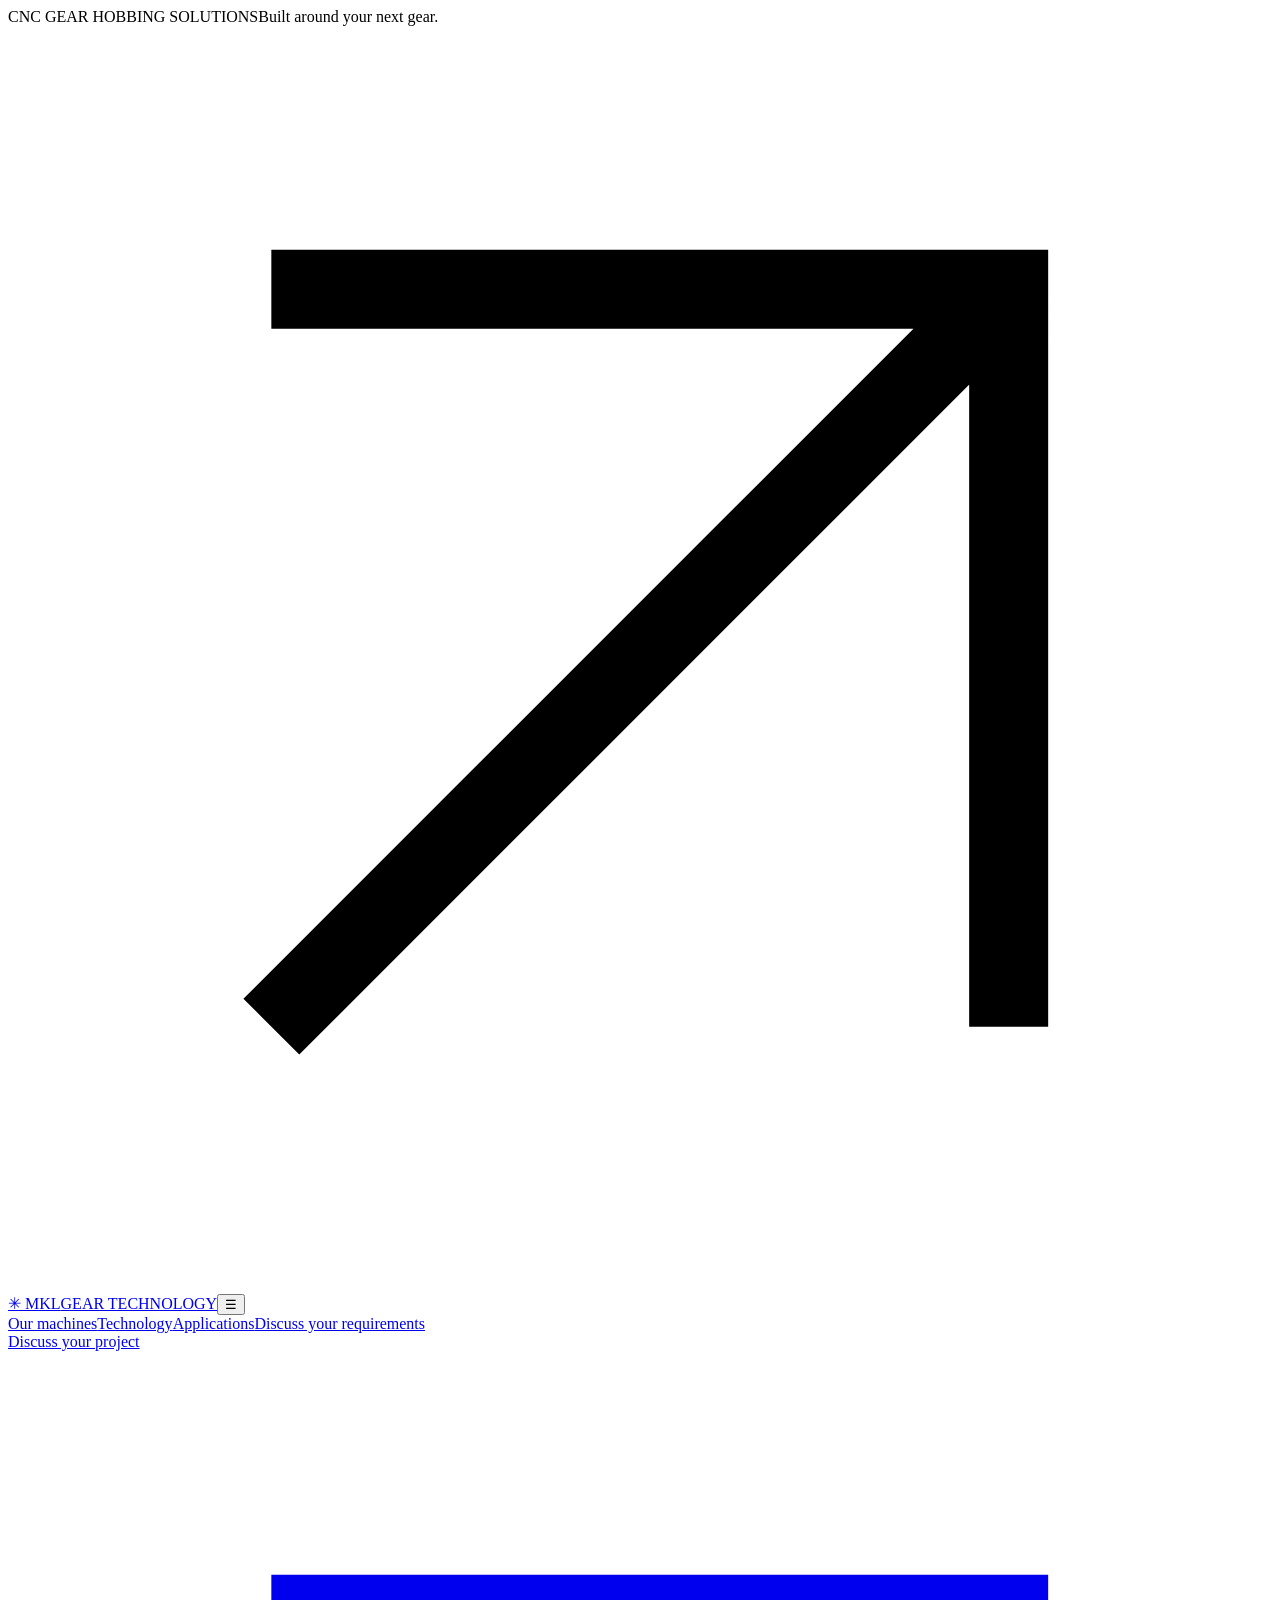
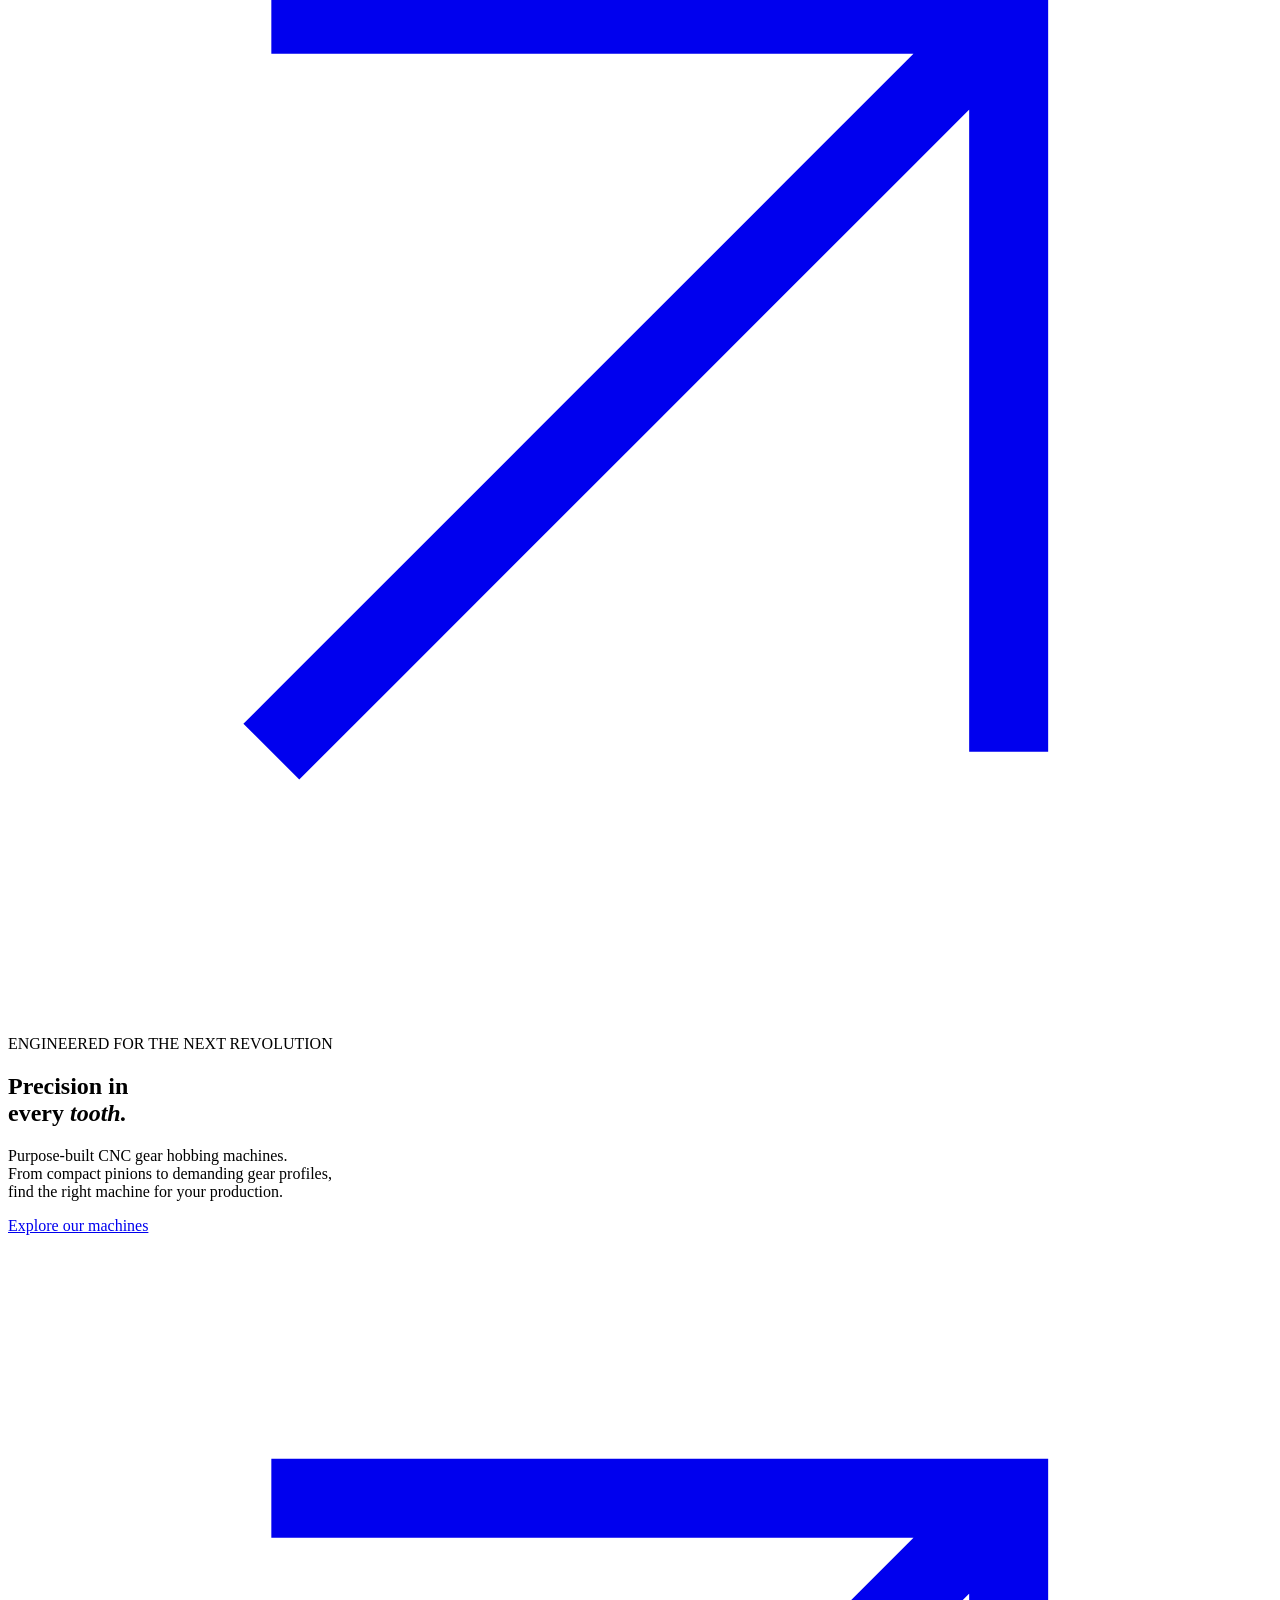
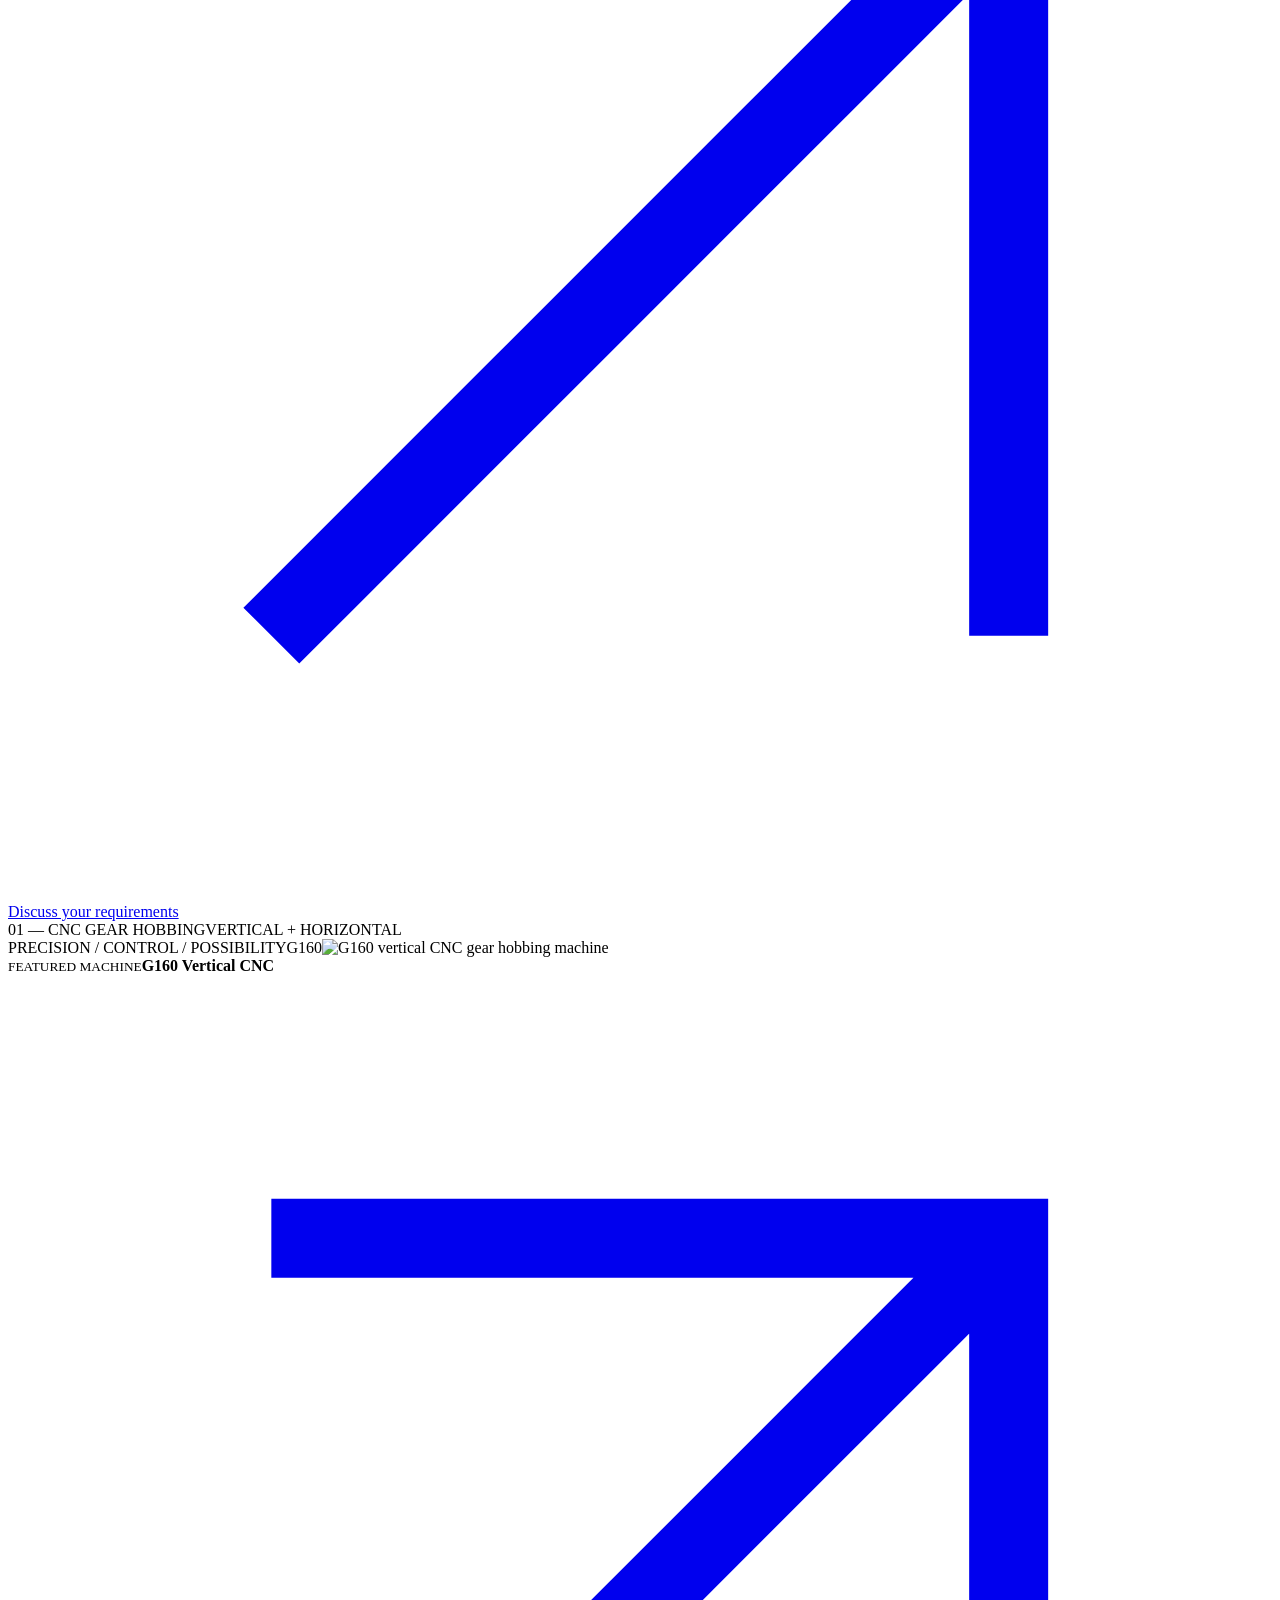
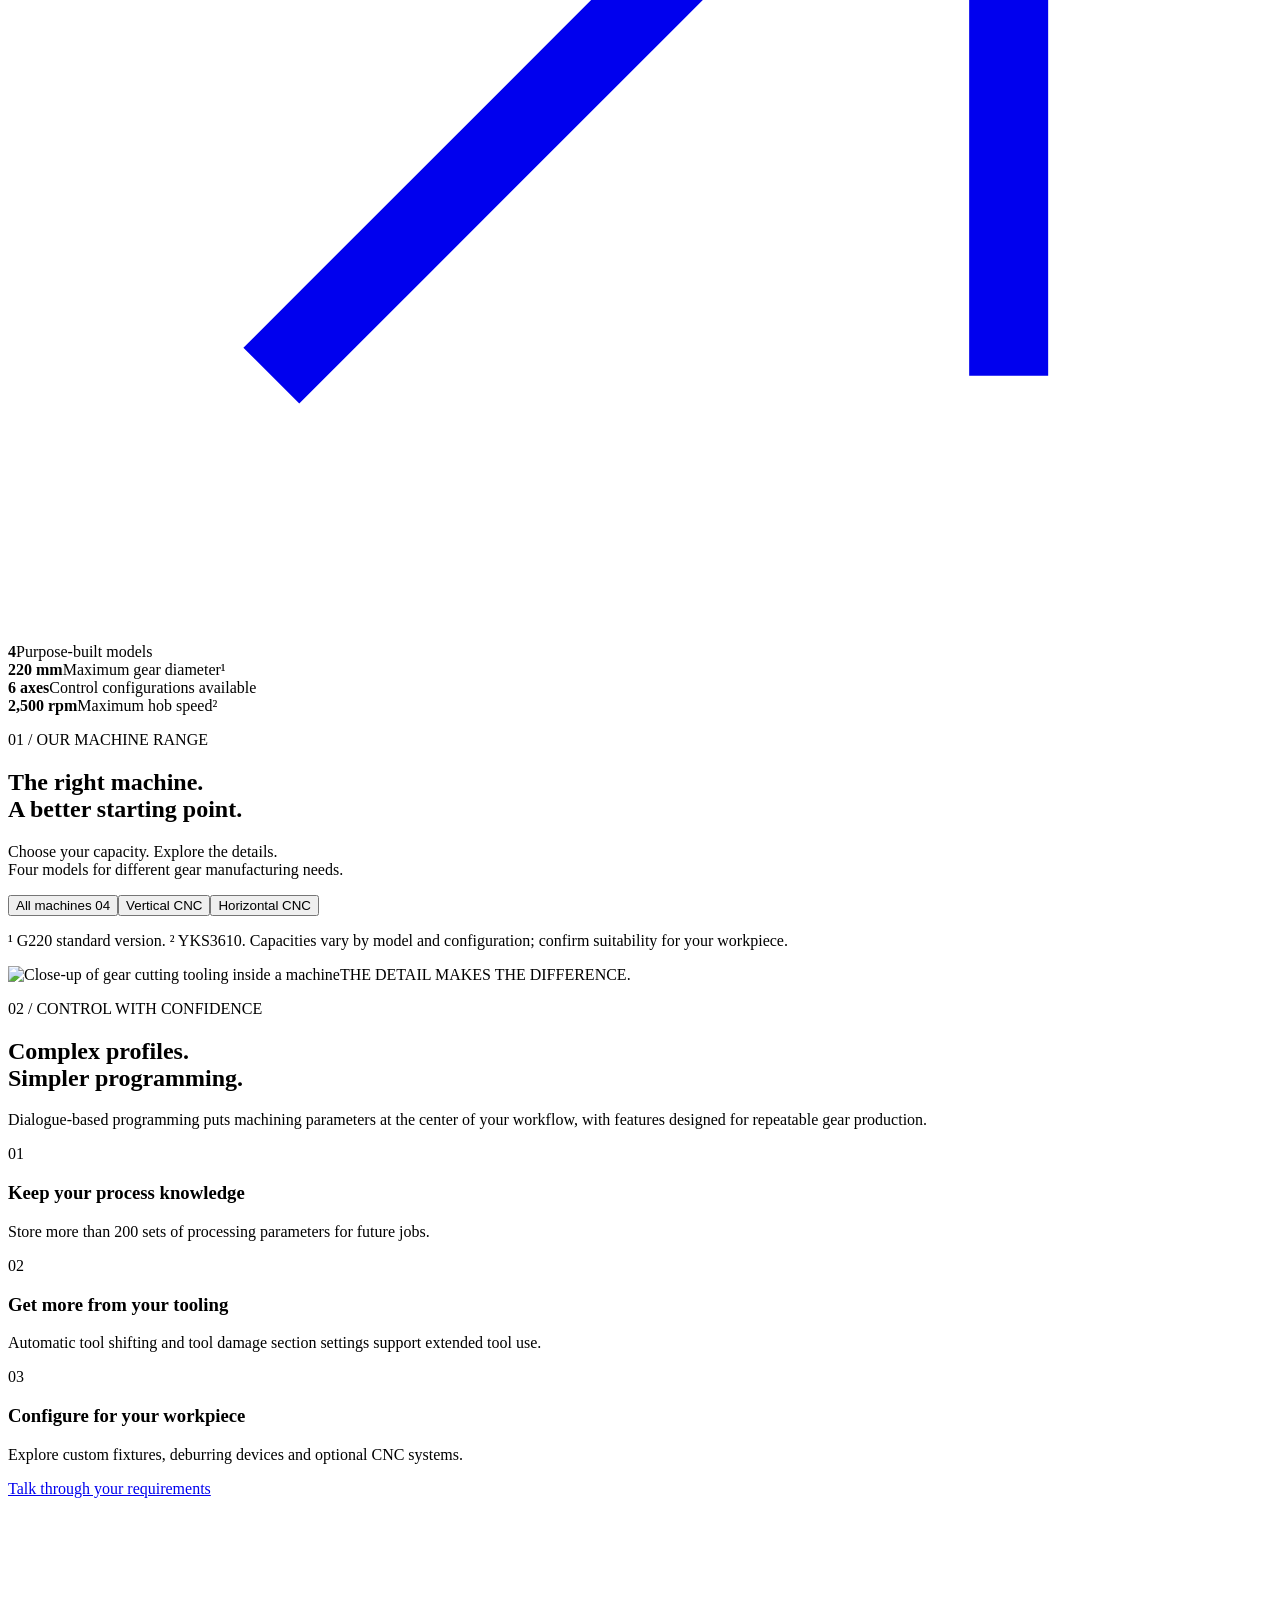
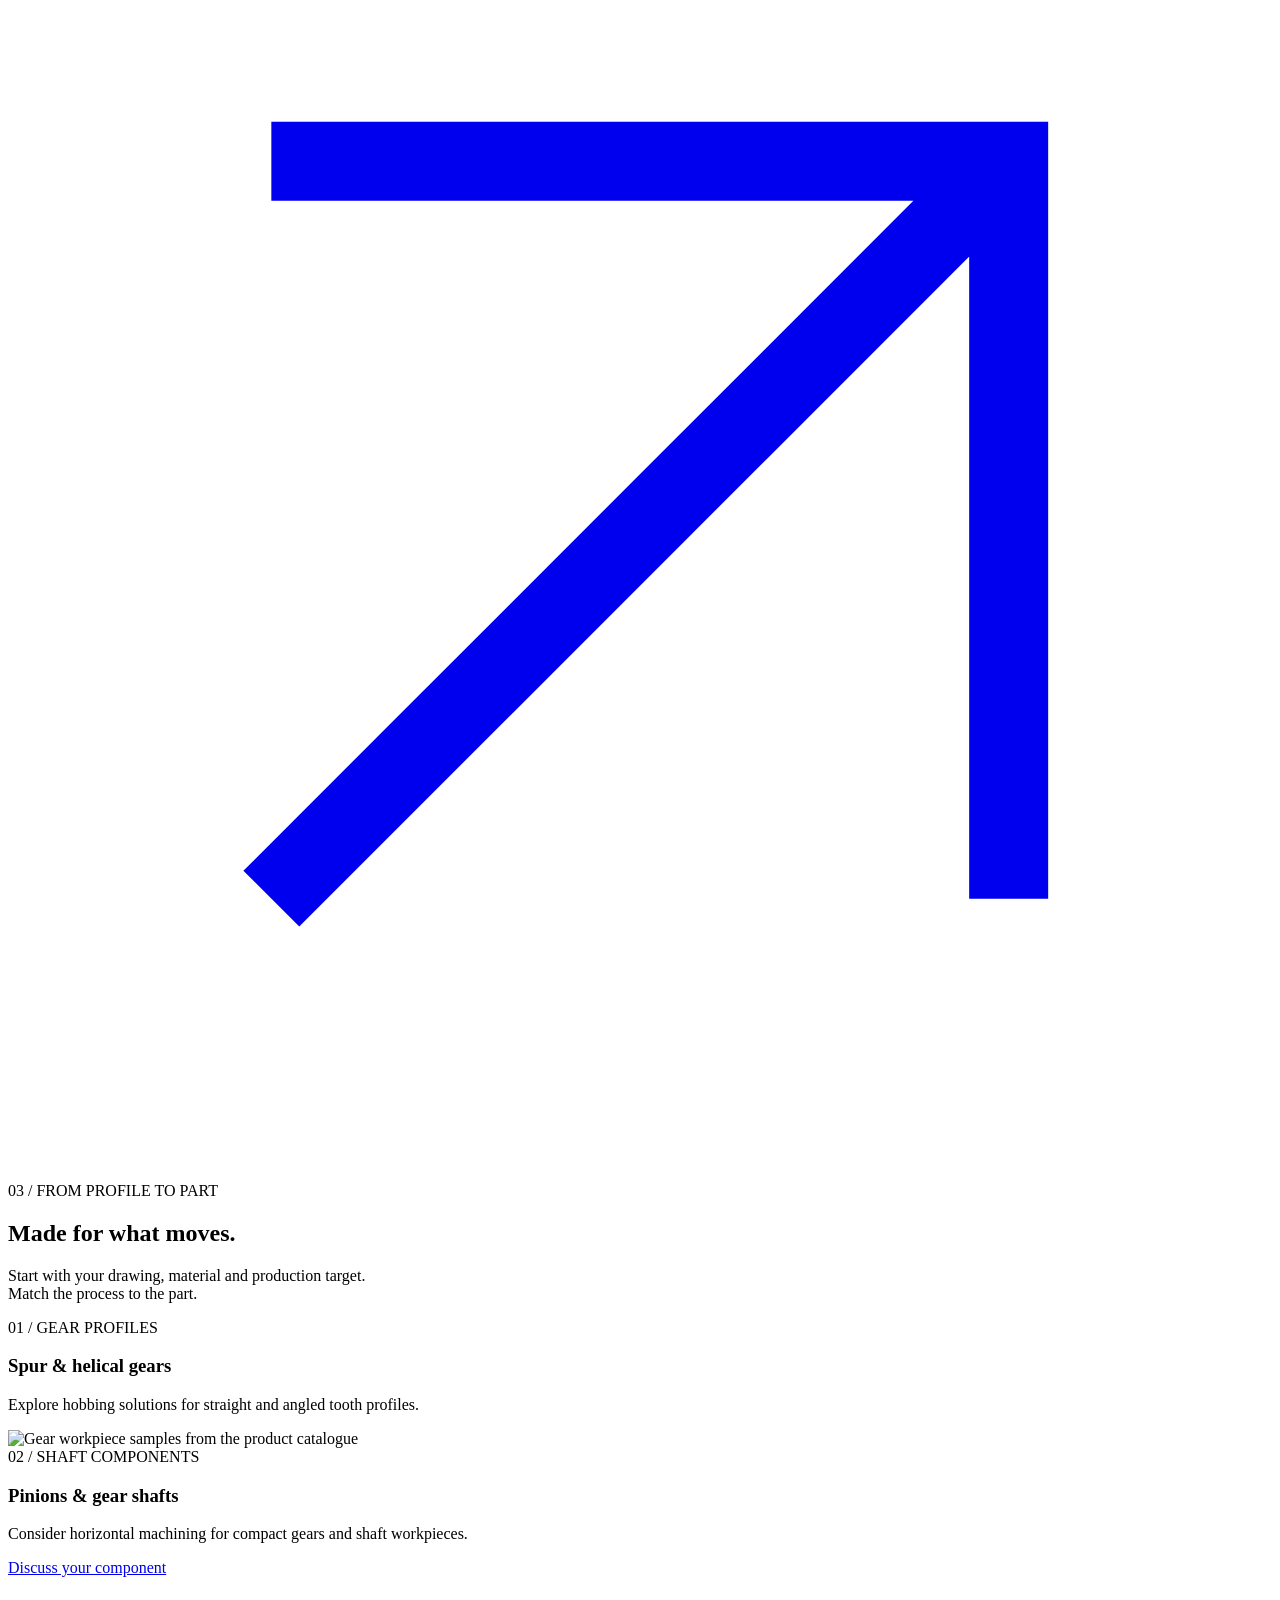
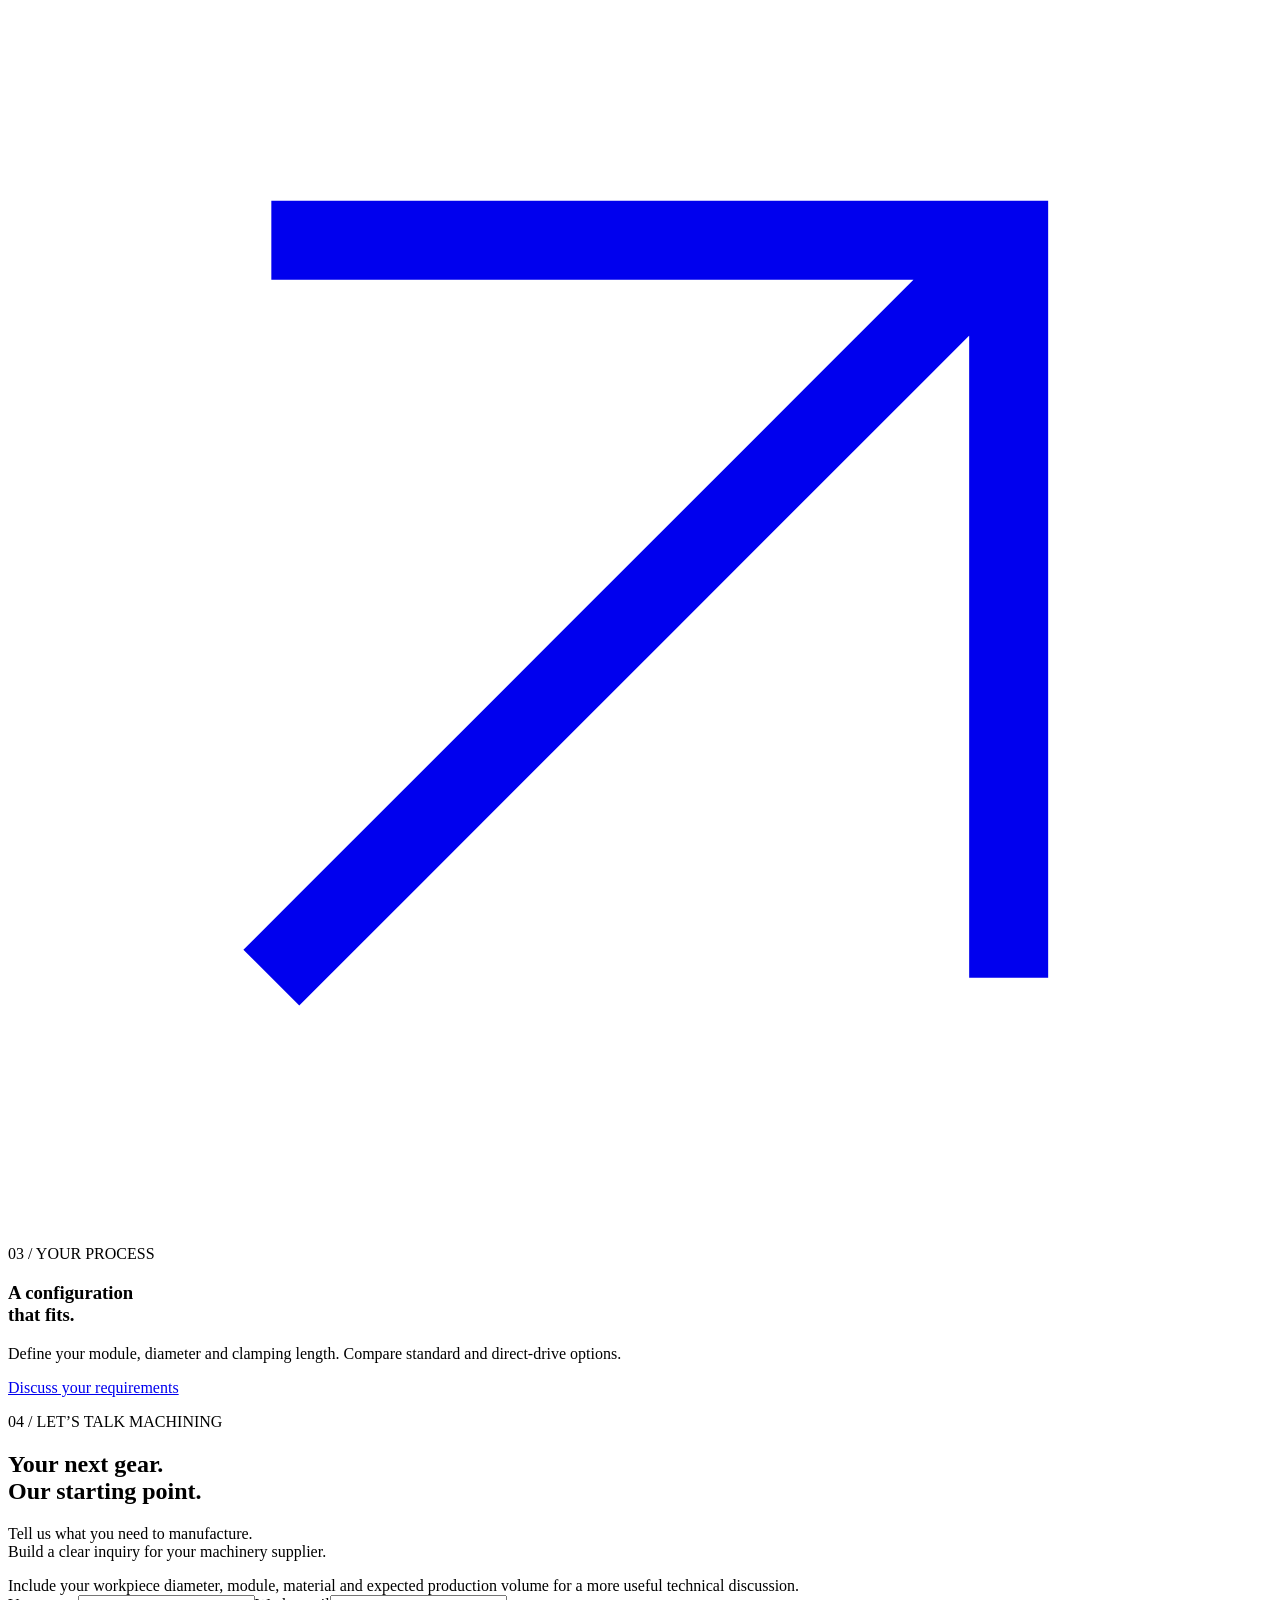
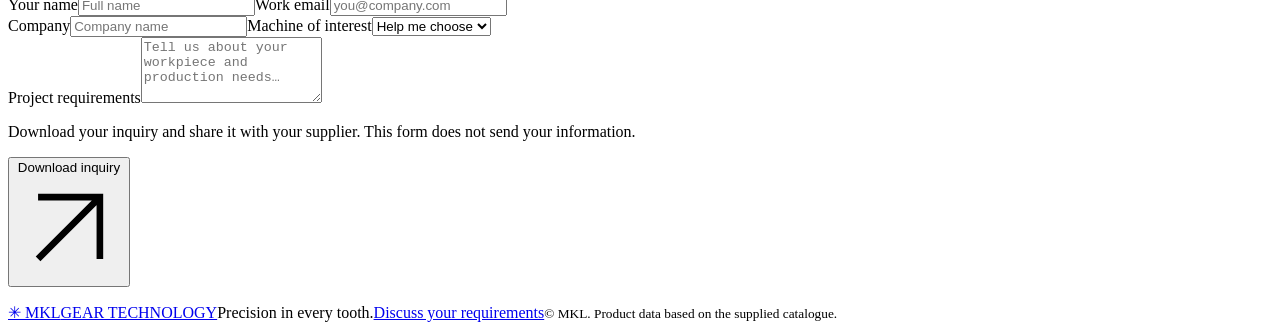
==== index.html @ 554e74d8 "Publish website preview without private catalogue" ====
<!doctype html><html lang="en"><head><meta charset="UTF-8"><meta name="viewport" content="width=device-width,initial-scale=1"><meta name="description" content="Explore MKL horizontal and vertical CNC gear hobbing machines. Compare G150, G160, G220 and YKS3610 specifications and prepare your machining inquiry."><meta name="theme-color" content="#122321"><title>MKL | Precision in Every Tooth</title>  <script type="module" crossorigin src="/preview/assets/index-CjUAjF5d.js"></script>
  <link rel="stylesheet" crossorigin href="/preview/assets/index-DjX0blaR.css">
</head><body>
<div class="topline"><span>CNC GEAR HOBBING SOLUTIONS</span><span>Built around your next gear. <span class="tiny"><svg class="arrow-icon" viewBox="0 0 24 24" fill="none" stroke="currentColor" stroke-width="1.5" aria-hidden="true"><path d="M5 19 19 5M5 5h14v14"/></svg></span></span></div>
<header><a class="brand" href="#" aria-label="MKL home"><span class="brand-icon">✳</span> MKL<span class="brand-sub">GEAR TECHNOLOGY</span></a><button id="menu" aria-label="Open navigation" aria-expanded="false">☰</button><nav id="navigation"><a href="#machines">Our machines</a><a href="#technology">Technology</a><a href="#applications">Applications</a><a class="text-link" href="#inquiry">Discuss your requirements</a></nav><a class="button small" href="#inquiry">Discuss your project <svg class="arrow-icon" viewBox="0 0 24 24" fill="none" stroke="currentColor" stroke-width="1.5" aria-hidden="true"><path d="M5 19 19 5M5 5h14v14"/></svg></a></header>
<main><section class="hero"><div class="hero-copy"><p class="eyebrow"><span></span> ENGINEERED FOR THE NEXT REVOLUTION</p><h1>Precision in<br>every <em>tooth.</em></h1><p class="intro">Purpose-built CNC gear hobbing machines.<br>From compact pinions to demanding gear profiles,<br>find the right machine for your production.</p><div class="actions"><a class="button" href="#machines">Explore our machines <span><svg class="arrow-icon" viewBox="0 0 24 24" fill="none" stroke="currentColor" stroke-width="1.5" aria-hidden="true"><path d="M5 19 19 5M5 5h14v14"/></svg></span></a><a class="text-link" href="#inquiry">Discuss your requirements</a></div><div class="hero-foot"><span>01 — CNC GEAR HOBBING</span><span>VERTICAL + HORIZONTAL</span></div></div><div class="hero-visual"><div class="orbit orbit-one"></div><div class="orbit orbit-two"></div><span class="vertical-label">PRECISION / CONTROL / POSSIBILITY</span><span class="machine-number">G160</span><img src="/preview/images/g160.png" alt="G160 vertical CNC gear hobbing machine" fetchpriority="high"><div class="machine-caption"><span><small>FEATURED MACHINE</small><strong>G160 Vertical CNC</strong></span><a href="#machines" aria-label="Explore G160"><svg class="arrow-icon" viewBox="0 0 24 24" fill="none" stroke="currentColor" stroke-width="1.5" aria-hidden="true"><path d="M5 19 19 5M5 5h14v14"/></svg></a></div></div></section>
<section class="metrics"><div><strong>4</strong><span>Purpose-built models</span></div><div><strong>220<span> mm</span></strong><span>Maximum gear diameter¹</span></div><div><strong>6<span> axes</span></strong><span>Control configurations available</span></div><div><strong>2,500<span> rpm</span></strong><span>Maximum hob speed²</span></div></section>
<section id="machines" class="section"><div class="section-heading"><div><p class="eyebrow">01 / OUR MACHINE RANGE</p><h2>The right machine.<br>A better starting point.</h2></div><p>Choose your capacity. Explore the details.<br>Four models for different gear manufacturing needs.</p></div><div class="filters" role="group" aria-label="Filter machines"><button class="active" data-filter="all" aria-pressed="true">All machines <span>04</span></button><button data-filter="vertical" aria-pressed="false">Vertical CNC</button><button data-filter="horizontal" aria-pressed="false">Horizontal CNC</button></div><div class="products" id="products"></div><p class="footnote">¹ G220 standard version. ² YKS3610. Capacities vary by model and configuration; confirm suitability for your workpiece.</p></section>
<section id="technology" class="technology section"><div class="tech-visual"><img src="/preview/images/cutting.png" alt="Close-up of gear cutting tooling inside a machine" loading="lazy"><span>THE DETAIL MAKES THE DIFFERENCE.</span></div><div class="tech-copy"><p class="eyebrow">02 / CONTROL WITH CONFIDENCE</p><h2>Complex profiles.<br>Simpler programming.</h2><p>Dialogue-based programming puts machining parameters at the center of your workflow, with features designed for repeatable gear production.</p><div class="feature"><span>01</span><div><h3>Keep your process knowledge</h3><p>Store more than 200 sets of processing parameters for future jobs.</p></div></div><div class="feature"><span>02</span><div><h3>Get more from your tooling</h3><p>Automatic tool shifting and tool damage section settings support extended tool use.</p></div></div><div class="feature"><span>03</span><div><h3>Configure for your workpiece</h3><p>Explore custom fixtures, deburring devices and optional CNC systems.</p></div></div><a class="text-link" href="#inquiry">Talk through your requirements <svg class="arrow-icon" viewBox="0 0 24 24" fill="none" stroke="currentColor" stroke-width="1.5" aria-hidden="true"><path d="M5 19 19 5M5 5h14v14"/></svg></a></div></section>
<section id="applications" class="section applications"><div class="section-heading"><div><p class="eyebrow">03 / FROM PROFILE TO PART</p><h2>Made for what moves.</h2></div><p>Start with your drawing, material and production target.<br>Match the process to the part.</p></div><div class="application-grid"><article><span>01 / GEAR PROFILES</span><h3>Spur & helical gears</h3><p>Explore hobbing solutions for straight and angled tooth profiles.</p><img src="/preview/images/gears.png" alt="Gear workpiece samples from the product catalogue" loading="lazy"></article><article><span>02 / SHAFT COMPONENTS</span><h3>Pinions & gear shafts</h3><p>Consider horizontal machining for compact gears and shaft workpieces.</p><a href="#inquiry">Discuss your component <svg class="arrow-icon" viewBox="0 0 24 24" fill="none" stroke="currentColor" stroke-width="1.5" aria-hidden="true"><path d="M5 19 19 5M5 5h14v14"/></svg></a></article><article><span>03 / YOUR PROCESS</span><h3>A configuration<br>that fits.</h3><p>Define your module, diameter and clamping length. Compare standard and direct-drive options.</p><a class="text-link" href="#inquiry">Discuss your requirements</a></article></div></section>
<section id="inquiry" class="section inquiry"><div><p class="eyebrow">04 / LET’S TALK MACHINING</p><h2>Your next gear.<br>Our starting point.</h2><p>Tell us what you need to manufacture.<br>Build a clear inquiry for your machinery supplier.</p><div class="inquiry-note">Include your workpiece diameter, module, material and expected production volume for a more useful technical discussion.</div></div><form id="inquiry-form"><div class="form-row"><label>Your name<input name="name" required autocomplete="name" placeholder="Full name" maxlength="120"></label><label>Work email<input name="email" type="email" required autocomplete="email" placeholder="you@company.com"></label></div><div class="form-row"><label>Company<input name="company" required autocomplete="organization" placeholder="Company name" maxlength="150"></label><label>Machine of interest<select name="model" id="model"><option>Help me choose</option>G150</option><option>G160</option><option>G220</option><option>YKS3610</option></select></label></div><label>Project requirements<textarea name="requirements" required rows="4" placeholder="Tell us about your workpiece and production needs…" maxlength="5000"></textarea></label><p class="form-note">Download your inquiry and share it with your supplier. This form does not send your information.</p><button class="button" type="submit">Download inquiry <span><svg class="arrow-icon" viewBox="0 0 24 24" fill="none" stroke="currentColor" stroke-width="1.5" aria-hidden="true"><path d="M5 19 19 5M5 5h14v14"/></svg></span></button><p id="form-status" role="status"></p></form></section></main>
<footer><a class="brand" href="#"><span class="brand-icon">✳</span> MKL<span class="brand-sub">GEAR TECHNOLOGY</span></a><span>Precision in every tooth.</span><a class="text-link" href="#inquiry">Discuss your requirements</a><small>© <span id="year"></span> MKL. Product data based on the supplied catalogue.</small></footer>
<dialog id="details"><button class="close" aria-label="Close details">×</button><div id="detail-content"></div></dialog></body></html>
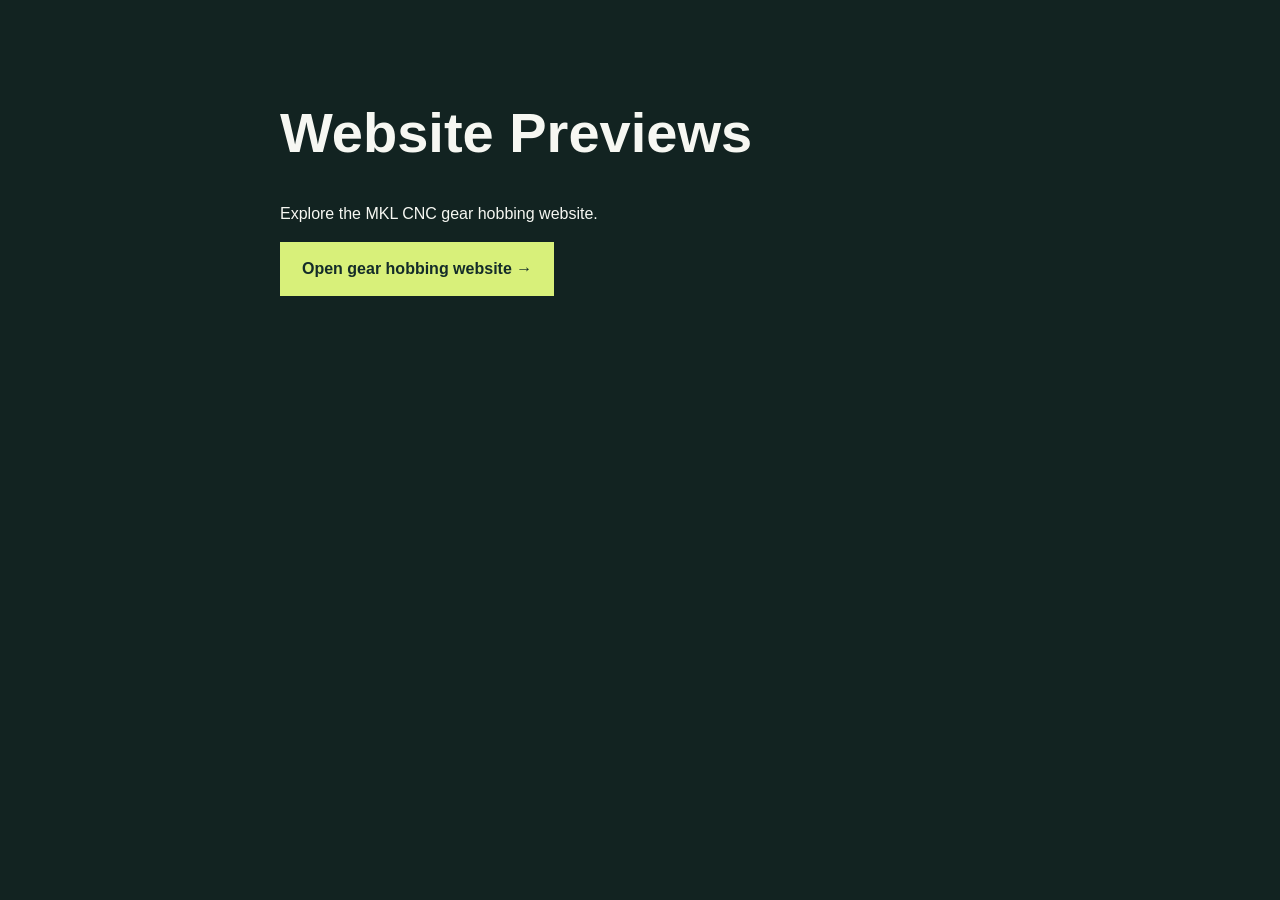
==== commit e43e0c59: "Add preview homepage and trigger Pages branch deployment" ====
--- a/index.html
+++ b/index.html
@@ -1,13 +1,23 @@
-<!doctype html><html lang="en"><head><meta charset="UTF-8"><meta name="viewport" content="width=device-width,initial-scale=1"><meta name="description" content="Explore MKL horizontal and vertical CNC gear hobbing machines. Compare G150, G160, G220 and YKS3610 specifications and prepare your machining inquiry."><meta name="theme-color" content="#122321"><title>MKL | Precision in Every Tooth</title>  <script type="module" crossorigin src="/preview/assets/index-CjUAjF5d.js"></script>
-  <link rel="stylesheet" crossorigin href="/preview/assets/index-DjX0blaR.css">
-</head><body>
-<div class="topline"><span>CNC GEAR HOBBING SOLUTIONS</span><span>Built around your next gear. <span class="tiny"><svg class="arrow-icon" viewBox="0 0 24 24" fill="none" stroke="currentColor" stroke-width="1.5" aria-hidden="true"><path d="M5 19 19 5M5 5h14v14"/></svg></span></span></div>
-<header><a class="brand" href="#" aria-label="MKL home"><span class="brand-icon">✳</span> MKL<span class="brand-sub">GEAR TECHNOLOGY</span></a><button id="menu" aria-label="Open navigation" aria-expanded="false">☰</button><nav id="navigation"><a href="#machines">Our machines</a><a href="#technology">Technology</a><a href="#applications">Applications</a><a class="text-link" href="#inquiry">Discuss your requirements</a></nav><a class="button small" href="#inquiry">Discuss your project <svg class="arrow-icon" viewBox="0 0 24 24" fill="none" stroke="currentColor" stroke-width="1.5" aria-hidden="true"><path d="M5 19 19 5M5 5h14v14"/></svg></a></header>
-<main><section class="hero"><div class="hero-copy"><p class="eyebrow"><span></span> ENGINEERED FOR THE NEXT REVOLUTION</p><h1>Precision in<br>every <em>tooth.</em></h1><p class="intro">Purpose-built CNC gear hobbing machines.<br>From compact pinions to demanding gear profiles,<br>find the right machine for your production.</p><div class="actions"><a class="button" href="#machines">Explore our machines <span><svg class="arrow-icon" viewBox="0 0 24 24" fill="none" stroke="currentColor" stroke-width="1.5" aria-hidden="true"><path d="M5 19 19 5M5 5h14v14"/></svg></span></a><a class="text-link" href="#inquiry">Discuss your requirements</a></div><div class="hero-foot"><span>01 — CNC GEAR HOBBING</span><span>VERTICAL + HORIZONTAL</span></div></div><div class="hero-visual"><div class="orbit orbit-one"></div><div class="orbit orbit-two"></div><span class="vertical-label">PRECISION / CONTROL / POSSIBILITY</span><span class="machine-number">G160</span><img src="/preview/images/g160.png" alt="G160 vertical CNC gear hobbing machine" fetchpriority="high"><div class="machine-caption"><span><small>FEATURED MACHINE</small><strong>G160 Vertical CNC</strong></span><a href="#machines" aria-label="Explore G160"><svg class="arrow-icon" viewBox="0 0 24 24" fill="none" stroke="currentColor" stroke-width="1.5" aria-hidden="true"><path d="M5 19 19 5M5 5h14v14"/></svg></a></div></div></section>
-<section class="metrics"><div><strong>4</strong><span>Purpose-built models</span></div><div><strong>220<span> mm</span></strong><span>Maximum gear diameter¹</span></div><div><strong>6<span> axes</span></strong><span>Control configurations available</span></div><div><strong>2,500<span> rpm</span></strong><span>Maximum hob speed²</span></div></section>
-<section id="machines" class="section"><div class="section-heading"><div><p class="eyebrow">01 / OUR MACHINE RANGE</p><h2>The right machine.<br>A better starting point.</h2></div><p>Choose your capacity. Explore the details.<br>Four models for different gear manufacturing needs.</p></div><div class="filters" role="group" aria-label="Filter machines"><button class="active" data-filter="all" aria-pressed="true">All machines <span>04</span></button><button data-filter="vertical" aria-pressed="false">Vertical CNC</button><button data-filter="horizontal" aria-pressed="false">Horizontal CNC</button></div><div class="products" id="products"></div><p class="footnote">¹ G220 standard version. ² YKS3610. Capacities vary by model and configuration; confirm suitability for your workpiece.</p></section>
-<section id="technology" class="technology section"><div class="tech-visual"><img src="/preview/images/cutting.png" alt="Close-up of gear cutting tooling inside a machine" loading="lazy"><span>THE DETAIL MAKES THE DIFFERENCE.</span></div><div class="tech-copy"><p class="eyebrow">02 / CONTROL WITH CONFIDENCE</p><h2>Complex profiles.<br>Simpler programming.</h2><p>Dialogue-based programming puts machining parameters at the center of your workflow, with features designed for repeatable gear production.</p><div class="feature"><span>01</span><div><h3>Keep your process knowledge</h3><p>Store more than 200 sets of processing parameters for future jobs.</p></div></div><div class="feature"><span>02</span><div><h3>Get more from your tooling</h3><p>Automatic tool shifting and tool damage section settings support extended tool use.</p></div></div><div class="feature"><span>03</span><div><h3>Configure for your workpiece</h3><p>Explore custom fixtures, deburring devices and optional CNC systems.</p></div></div><a class="text-link" href="#inquiry">Talk through your requirements <svg class="arrow-icon" viewBox="0 0 24 24" fill="none" stroke="currentColor" stroke-width="1.5" aria-hidden="true"><path d="M5 19 19 5M5 5h14v14"/></svg></a></div></section>
-<section id="applications" class="section applications"><div class="section-heading"><div><p class="eyebrow">03 / FROM PROFILE TO PART</p><h2>Made for what moves.</h2></div><p>Start with your drawing, material and production target.<br>Match the process to the part.</p></div><div class="application-grid"><article><span>01 / GEAR PROFILES</span><h3>Spur & helical gears</h3><p>Explore hobbing solutions for straight and angled tooth profiles.</p><img src="/preview/images/gears.png" alt="Gear workpiece samples from the product catalogue" loading="lazy"></article><article><span>02 / SHAFT COMPONENTS</span><h3>Pinions & gear shafts</h3><p>Consider horizontal machining for compact gears and shaft workpieces.</p><a href="#inquiry">Discuss your component <svg class="arrow-icon" viewBox="0 0 24 24" fill="none" stroke="currentColor" stroke-width="1.5" aria-hidden="true"><path d="M5 19 19 5M5 5h14v14"/></svg></a></article><article><span>03 / YOUR PROCESS</span><h3>A configuration<br>that fits.</h3><p>Define your module, diameter and clamping length. Compare standard and direct-drive options.</p><a class="text-link" href="#inquiry">Discuss your requirements</a></article></div></section>
-<section id="inquiry" class="section inquiry"><div><p class="eyebrow">04 / LET’S TALK MACHINING</p><h2>Your next gear.<br>Our starting point.</h2><p>Tell us what you need to manufacture.<br>Build a clear inquiry for your machinery supplier.</p><div class="inquiry-note">Include your workpiece diameter, module, material and expected production volume for a more useful technical discussion.</div></div><form id="inquiry-form"><div class="form-row"><label>Your name<input name="name" required autocomplete="name" placeholder="Full name" maxlength="120"></label><label>Work email<input name="email" type="email" required autocomplete="email" placeholder="you@company.com"></label></div><div class="form-row"><label>Company<input name="company" required autocomplete="organization" placeholder="Company name" maxlength="150"></label><label>Machine of interest<select name="model" id="model"><option>Help me choose</option>G150</option><option>G160</option><option>G220</option><option>YKS3610</option></select></label></div><label>Project requirements<textarea name="requirements" required rows="4" placeholder="Tell us about your workpiece and production needs…" maxlength="5000"></textarea></label><p class="form-note">Download your inquiry and share it with your supplier. This form does not send your information.</p><button class="button" type="submit">Download inquiry <span><svg class="arrow-icon" viewBox="0 0 24 24" fill="none" stroke="currentColor" stroke-width="1.5" aria-hidden="true"><path d="M5 19 19 5M5 5h14v14"/></svg></span></button><p id="form-status" role="status"></p></form></section></main>
-<footer><a class="brand" href="#"><span class="brand-icon">✳</span> MKL<span class="brand-sub">GEAR TECHNOLOGY</span></a><span>Precision in every tooth.</span><a class="text-link" href="#inquiry">Discuss your requirements</a><small>© <span id="year"></span> MKL. Product data based on the supplied catalogue.</small></footer>
-<dialog id="details"><button class="close" aria-label="Close details">×</button><div id="detail-content"></div></dialog></body></html>
+<!doctype html>
+<html lang="en">
+<head>
+  <meta charset="utf-8">
+  <meta name="viewport" content="width=device-width, initial-scale=1">
+  <meta name="robots" content="noindex">
+  <title>Website Previews</title>
+  <style>
+    body { margin: 0; padding: 64px 24px; background: #122321; color: #f6f7f2; font: 16px/1.6 Arial, sans-serif; }
+    main { max-width: 720px; margin: auto; }
+    h1 { font-size: clamp(32px, 6vw, 56px); line-height: 1.1; }
+    a { display: inline-block; padding: 14px 22px; background: #d8f07a; color: #142c29; text-decoration: none; font-weight: bold; }
+    a:focus-visible { outline: 3px solid white; outline-offset: 6px; }
+  </style>
+</head>
+<body>
+  <main>
+    <h1>Website Previews</h1>
+    <p>Explore the MKL CNC gear hobbing website.</p>
+    <a href="./web-hobbing/">Open gear hobbing website &rarr;</a>
+  </main>
+</body>
+</html>
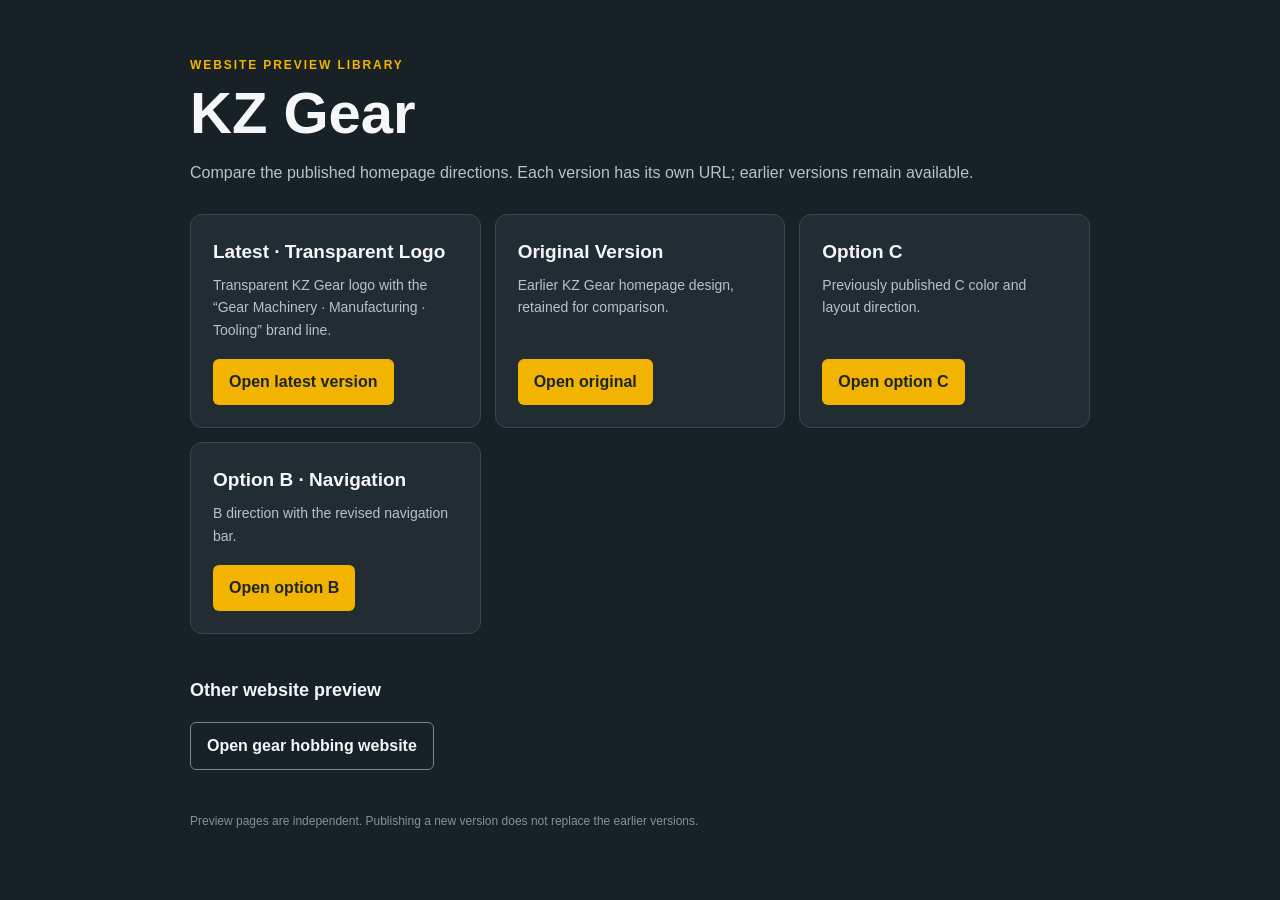
==== commit 0e7ec1d3: "Add KZ Gear version directory while preserving existing previews" ====
--- a/index.html
+++ b/index.html
@@ -4,20 +4,58 @@
   <meta charset="utf-8">
   <meta name="viewport" content="width=device-width, initial-scale=1">
   <meta name="robots" content="noindex">
-  <title>Website Previews</title>
+  <title>Website Previews | KZ Gear</title>
   <style>
-    body { margin: 0; padding: 64px 24px; background: #122321; color: #f6f7f2; font: 16px/1.6 Arial, sans-serif; }
-    main { max-width: 720px; margin: auto; }
-    h1 { font-size: clamp(32px, 6vw, 56px); line-height: 1.1; }
-    a { display: inline-block; padding: 14px 22px; background: #d8f07a; color: #142c29; text-decoration: none; font-weight: bold; }
-    a:focus-visible { outline: 3px solid white; outline-offset: 6px; }
+    :root { color-scheme: dark; --bg:#172126; --panel:#222d33; --text:#f4f6f7; --muted:#b8c2c8; --yellow:#f2b400; }
+    * { box-sizing:border-box; }
+    body { margin:0; padding:56px 22px; background:var(--bg); color:var(--text); font:16px/1.6 Arial,Helvetica,sans-serif; }
+    main { max-width:900px; margin:auto; }
+    .eyebrow { color:var(--yellow); font-size:12px; font-weight:700; letter-spacing:.16em; text-transform:uppercase; }
+    h1 { margin:8px 0 10px; font-size:clamp(34px,6vw,58px); line-height:1.05; }
+    p { color:var(--muted); }
+    .grid { display:grid; grid-template-columns:repeat(auto-fit,minmax(230px,1fr)); gap:14px; margin:28px 0 42px; }
+    .card { display:flex; flex-direction:column; min-height:170px; padding:22px; border:1px solid #3a474e; border-radius:12px; background:var(--panel); }
+    .card h2 { margin:0 0 7px; font-size:19px; }
+    .card p { flex:1; margin:0 0 18px; font-size:14px; }
+    a { display:inline-block; align-self:flex-start; padding:10px 16px; border-radius:6px; background:var(--yellow); color:#1d252a; font-weight:700; text-decoration:none; }
+    a:hover { filter:brightness(1.08); }
+    a:focus-visible { outline:3px solid white; outline-offset:4px; }
+    h3 { margin-top:36px; font-size:18px; }
+    .legacy { margin-top:10px; }
+    .legacy a { background:transparent; border:1px solid #78858c; color:var(--text); }
+    footer { margin-top:42px; color:#849199; font-size:12px; }
   </style>
 </head>
 <body>
   <main>
-    <h1>Website Previews</h1>
-    <p>Explore the MKL CNC gear hobbing website.</p>
-    <a href="./web-hobbing/">Open gear hobbing website &rarr;</a>
+    <div class="eyebrow">Website preview library</div>
+    <h1>KZ Gear</h1>
+    <p>Compare the published homepage directions. Each version has its own URL; earlier versions remain available.</p>
+    <section class="grid" aria-label="KZ Gear website versions">
+      <article class="card">
+        <h2>Latest · Transparent Logo</h2>
+        <p>Transparent KZ Gear logo with the “Gear Machinery · Manufacturing · Tooling” brand line.</p>
+        <a href="./kz-gear-machinery/">Open latest version</a>
+      </article>
+      <article class="card">
+        <h2>Original Version</h2>
+        <p>Earlier KZ Gear homepage design, retained for comparison.</p>
+        <a href="./kz-gear/">Open original</a>
+      </article>
+      <article class="card">
+        <h2>Option C</h2>
+        <p>Previously published C color and layout direction.</p>
+        <a href="./kz-gear-c/">Open option C</a>
+      </article>
+      <article class="card">
+        <h2>Option B · Navigation</h2>
+        <p>B direction with the revised navigation bar.</p>
+        <a href="./kz-gear-b-nav/">Open option B</a>
+      </article>
+    </section>
+    <h3>Other website preview</h3>
+    <p class="legacy"><a href="./web-hobbing/">Open gear hobbing website</a></p>
+    <footer>Preview pages are independent. Publishing a new version does not replace the earlier versions.</footer>
   </main>
 </body>
-</html>
+</html>
